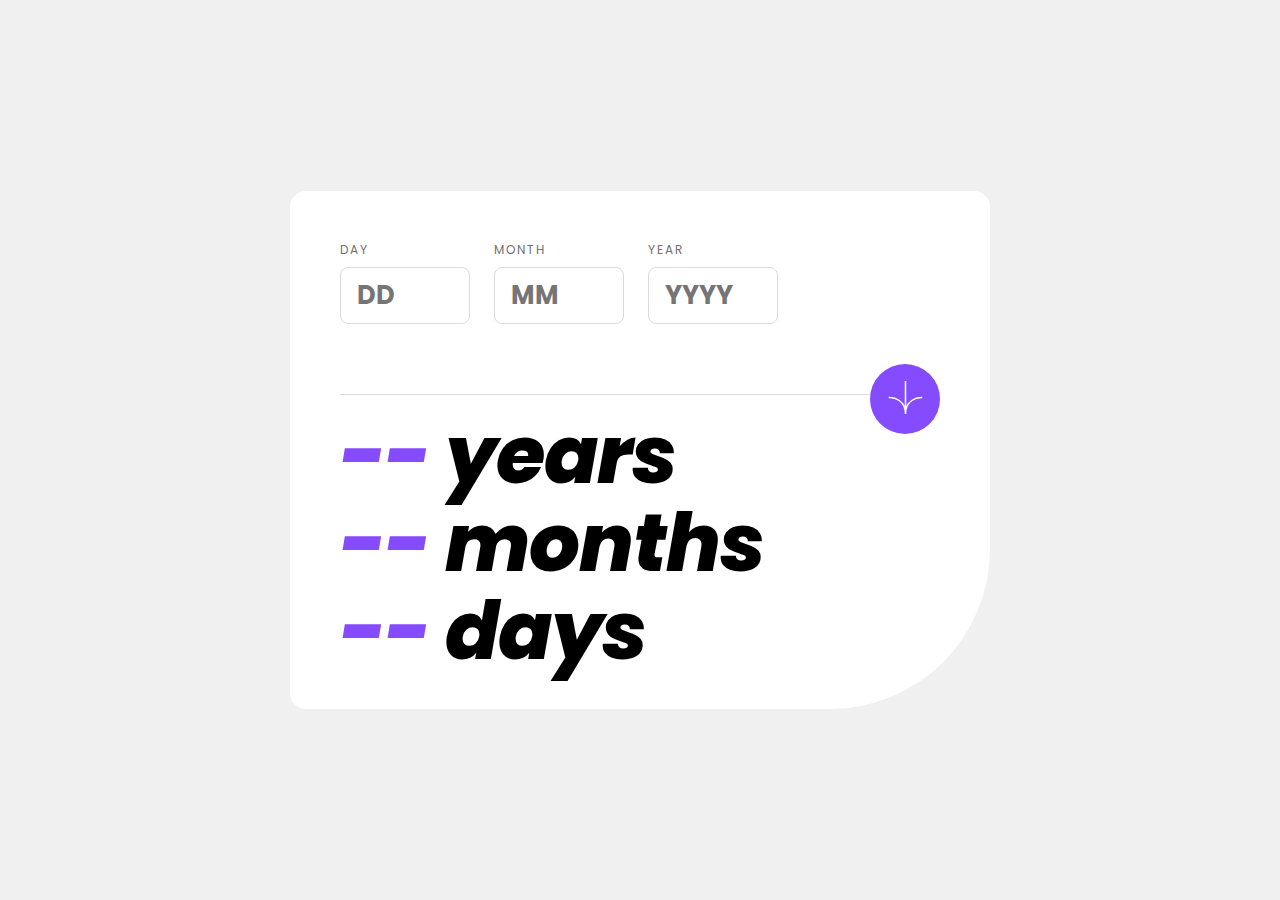
==== age-calculator-app/index.html @ d9d338d6 "Adding project: age calculator app_not finished" ====
<!DOCTYPE html>
<html lang="en">

  <head>
    <meta charset="UTF-8">
    <meta name="viewport" content="width=device-width, initial-scale=1.0">
    <link rel="icon" type="image/png" sizes="32x32" href="./assets/images/favicon-32x32.png">
    <link rel="stylesheet" href="style.css">
    <title>Frontend Mentor | Age calculator app</title>
  </head>

  <body>
    <div class="calculator-container">

      <form>

        <div class="form-control">
          <div class="input-field">
            <label for="day">Day</label>
            <input type="number" id="day" min="1" max="31" placeholder="DD" required>
          </div>
          <div class="input-field">
            <label for="month">month</label>
            <input type="number" id="month" min="1" max="12" placeholder="MM" required>
          </div>
          <div class="input-field">
            <label for="year">year</label>
            <input type="number" id="year" min="1970" max="2023" placeholder="YYYY" required>
          </div>
        </div>

        <button type="submit"><img src="./assets/images/icon-arrow.svg" alt=""></button>

      </form>

      <div id="age-result">
        <p><span id="year" class="result">--</span> years</p>
        <p><span id="month" class="result">--</span> months</p>
        <p><span id="date" class="result">--</span> days</p>
      </div>

    </div>




    <!-- <div class="attribution">
      Challenge by <a href="https://www.frontendmentor.io?ref=challenge" target="_blank">Frontend Mentor</a>.
      Coded by <a href="#">Your Name Here</a>.
    </div> -->

    <script src="main.js"></script>
  </body>

</html>
---- age-calculator-app/style.css ----
@import url('https://fonts.googleapis.com/css2?family=Poppins:ital,wght@0,700;1,400;1,800&display=swap');

*::before, *::after, * {
    box-sizing: border-box;
    margin: 0;
    padding: 0;
}

:root {
    --primary-purple: hsl(259, 100%, 65%);
    --primary-light-red: hsl(0, 100%, 67%);
    --neutral-white: hsl(0, 0%, 100%);
    --netural-off-white: hsl(0, 0%, 94%);
    --neutral-light-grey: hsl(0, 0%, 86%);
    --neutral-smokey-grey: hsl(0, 1%, 44%);
    --neutral-off-black: hsl(0, 0%, 8%);
    font-size: 32px;
    font-family: "Poppins", sans-serif;
}

body {
    background-color: var(--netural-off-white);
    display: grid;
    place-items: center;
    min-height: 100vh;
}

.calculator-container {
    background-color: var(--neutral-white);
    padding: 50px;
    width: 700px;
    border-radius: 16px 16px 5rem 16px;
}

form {
    border-bottom: 1px solid var(--neutral-light-grey);
    width: 100%;
}

.form-control {
    display: flex;
    gap: 24px;
}

.input-field {
    display: flex;
    flex-direction: column;
    gap: 8px;
}

label {
    display: block;
    text-transform: uppercase;
    font-size: 12px;
    font-weight: 400;
    letter-spacing: 2px;
    color: var(--neutral-smokey-grey);
}

div.input-field.err {
    color: var(--primary-light-red);
}

.warn {
    font-size: 12px;
    color: var(--primary-light-red);
}

input {
    font-size: .8rem;
    font-family: inherit;
    padding: .25rem .5rem;
    width: 130px;
    font-weight: bold;
    border-radius: 8px;
    border: 1px solid var(--neutral-light-grey);
    outline: none;
}

input:focus {
    border-color: var(--primary-purple);
}

button {
    background-color: var(--primary-purple);
    border: none;
    outline: none;
    width: 70px;
    height: 70px;
    border-radius: 50%;
    margin-left: auto;
    display: block;
    position: relative;
    top: 40px;
    cursor: pointer;
}

button:hover {
    background-color: var(--neutral-off-black);
}

button img {
    display: inline-block;
    width: 35px;
}

.result {
    color: var(--primary-purple);
}

div#age-result {
    font-size: 2.5rem;
    letter-spacing: -1px;
    font-weight: 800;
    font-style: italic;
}

div#age-result > p {
    margin-bottom: -1rem;
}












.attribution {
    font-size: 11px;
    text-align: center;
}

  .attribution a {
    color: hsl(228, 45%, 44%);
}
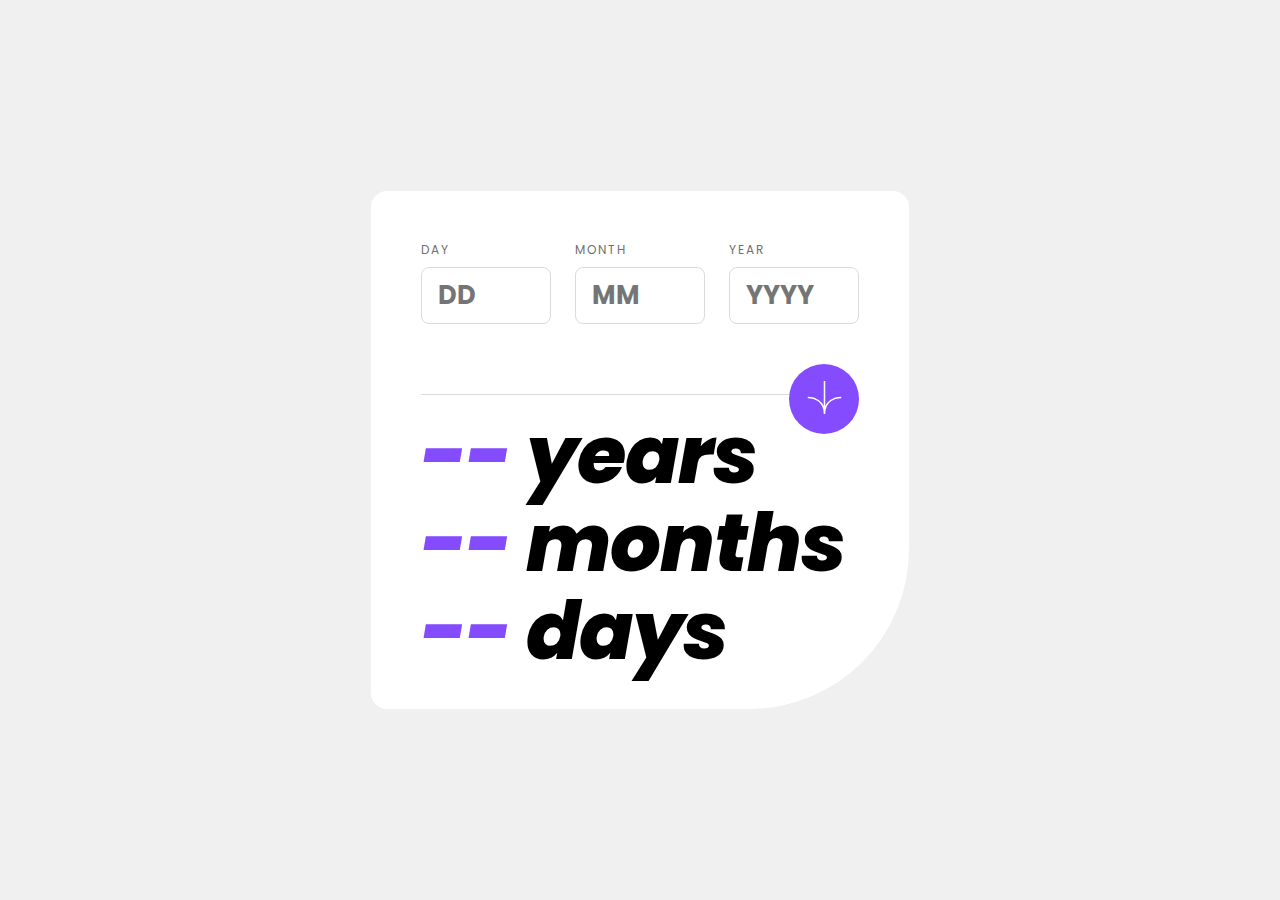
==== commit 5532e1e4: "Fixing: age calculator app" ====
--- a/age-calculator-app/index.html
+++ b/age-calculator-app/index.html
@@ -38,6 +38,7 @@
         <p><span id="month" class="result">--</span> months</p>
         <p><span id="date" class="result">--</span> days</p>
       </div>
+      <p id="warning" class="hidden"></p>
 
     </div>
 
--- a/age-calculator-app/style.css
+++ b/age-calculator-app/style.css
@@ -28,7 +28,7 @@
 .calculator-container {
     background-color: var(--neutral-white);
     padding: 50px;
-    width: 700px;
+    max-width: 700px;
     border-radius: 16px 16px 5rem 16px;
 }
 
@@ -57,10 +57,6 @@
     color: var(--neutral-smokey-grey);
 }
 
-div.input-field.err {
-    color: var(--primary-light-red);
-}
-
 .warn {
     font-size: 12px;
     color: var(--primary-light-red);
@@ -75,6 +71,15 @@
     border-radius: 8px;
     border: 1px solid var(--neutral-light-grey);
     outline: none;
+    cursor: pointer;
+}
+
+.input-field:hover label {
+    color: var(--primary-purple);
+}
+
+input:hover{
+    border-color: var(--primary-purple);
 }
 
 input:focus {
@@ -93,6 +98,7 @@
     position: relative;
     top: 40px;
     cursor: pointer;
+    transition: background-color .15s ease-in-out;
 }
 
 button:hover {
@@ -108,7 +114,7 @@
     color: var(--primary-purple);
 }
 
-div#age-result {
+div#age-result, #warning {
     font-size: 2.5rem;
     letter-spacing: -1px;
     font-weight: 800;
@@ -119,16 +125,18 @@
     margin-bottom: -1rem;
 }
 
+.hidden {
+    display: none;
+}
 
 
+.err-text {
+    color: var(--primary-light-red);
+}
 
-
-
-
-
-
-
-
+.err-border {
+    border-color: var(--primary-light-red);
+}
 
 .attribution {
     font-size: 11px;
@@ -137,4 +145,40 @@
 
   .attribution a {
     color: hsl(228, 45%, 44%);
+}
+
+@media screen and (max-width: 376px) {
+    :root {
+        font-size: 16px;
+    }
+    .calculator-container {
+        background-color: var(--neutral-white);
+        padding: 2rem;
+        width: 90%;
+        border-radius: 16px 16px 5rem 16px;
+    }
+    input {
+        width: min-content;
+        font-size: 1rem;
+    }
+    .form-control {
+        gap: .5rem;
+    }
+
+    .form-control > * {
+        flex: 1;
+    }
+    button {
+        width: 40px;
+        height: 40px;
+        margin-inline: auto;
+        top: 20px
+    }
+    button img {
+        width: 25px;
+    }
+
+    form {
+        margin-bottom: 2.5rem;
+    }
 }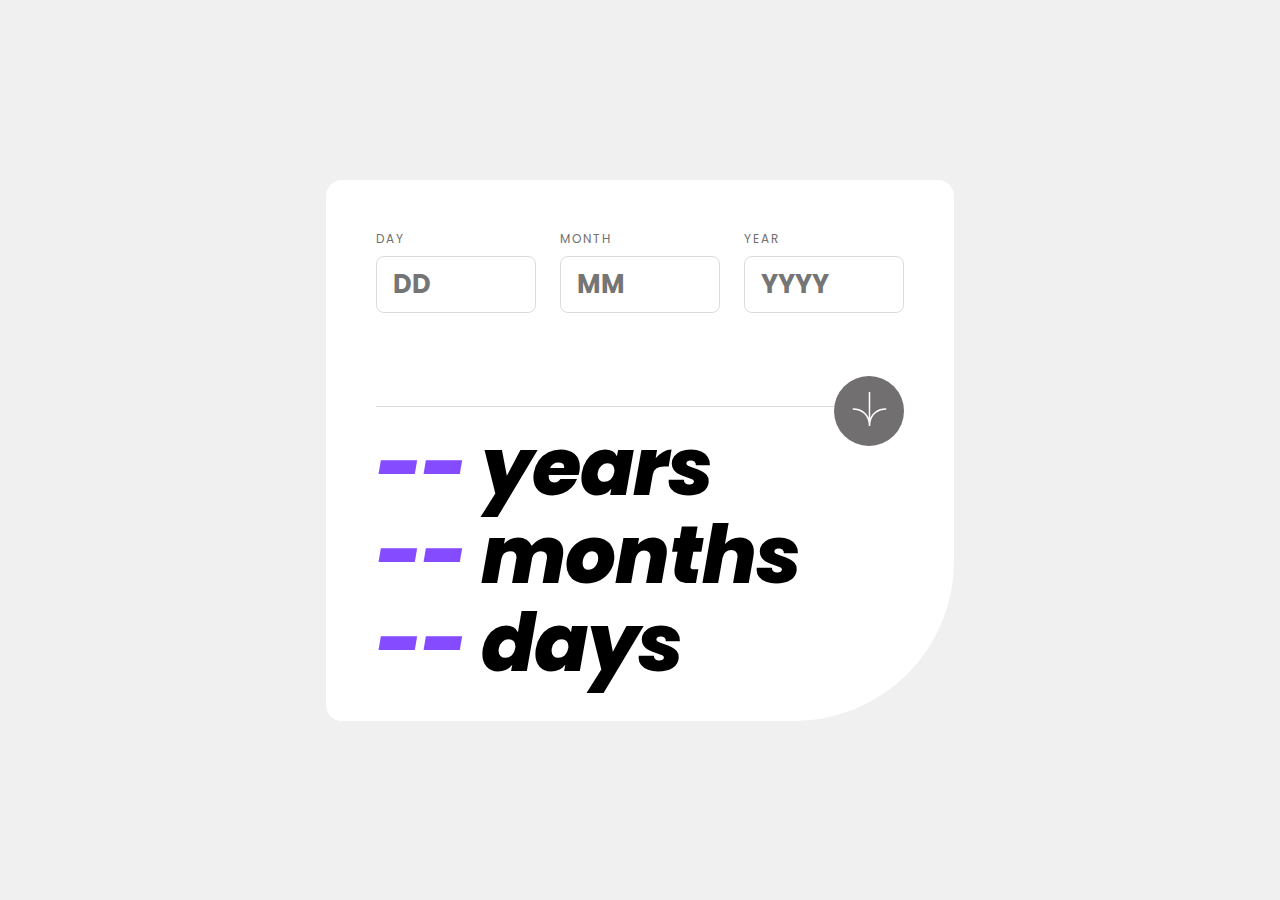
==== commit e08173e4: "Refactor: fixing form validation" ====
--- a/age-calculator-app/index.html
+++ b/age-calculator-app/index.html
@@ -16,20 +16,23 @@
 
         <div class="form-control">
           <div class="input-field">
-            <label for="day">Day</label>
+            <label for="day" class="title">Day</label>
             <input type="number" id="day" min="1" max="31" placeholder="DD" required>
+            <span></span>
           </div>
           <div class="input-field">
             <label for="month">month</label>
             <input type="number" id="month" min="1" max="12" placeholder="MM" required>
+            <span></span>
           </div>
           <div class="input-field">
             <label for="year">year</label>
             <input type="number" id="year" min="1970" max="2023" placeholder="YYYY" required>
+            <span></span>
           </div>
         </div>
 
-        <button type="submit"><img src="./assets/images/icon-arrow.svg" alt=""></button>
+        <button type="submit" disabled><img src="./assets/images/icon-arrow.svg" alt=""></button>
 
       </form>
 
--- a/age-calculator-app/style.css
+++ b/age-calculator-app/style.css
@@ -46,9 +46,11 @@
     display: flex;
     flex-direction: column;
     gap: 8px;
+    width: 160px;
 }
 
 label {
+    width: 100%;
     display: block;
     text-transform: uppercase;
     font-size: 12px;
@@ -66,7 +68,7 @@
     font-size: .8rem;
     font-family: inherit;
     padding: .25rem .5rem;
-    width: 130px;
+    width: 100%;
     font-weight: bold;
     border-radius: 8px;
     border: 1px solid var(--neutral-light-grey);
@@ -87,7 +89,7 @@
 }
 
 button {
-    background-color: var(--primary-purple);
+    
     border: none;
     outline: none;
     width: 70px;
@@ -97,12 +99,27 @@
     display: block;
     position: relative;
     top: 40px;
+    transition: background-color .15s ease-in-out;
+    cursor: not-allowed;
+}
+
+button:disabled {
+    background-color: var(--neutral-smokey-grey);
+}
+
+button:not(:disabled) {
+    background-color: var(--primary-purple);
+}
+
+button:not(:disabled):hover {
     cursor: pointer;
-    transition: background-color .15s ease-in-out;
-}
-
-button:hover {
-    background-color: var(--neutral-off-black);
+    background-color: var(--primary-purple);
+}
+
+button:not(:disabled):active {
+    transform: scale(.97);
+    background-color:hsl(259, 88%, 59%);
+    box-shadow: 0 0 10px hsla(259, 88%, 59%, .5);
 }
 
 button img {
@@ -147,6 +164,20 @@
     color: hsl(228, 45%, 44%);
 }
 
+.input-field span {
+    display: inline-block;
+    color: red;
+    opacity: 0;
+    height: 15px;
+    font-size: 12px;
+    font-style: italic;
+    max-width: 100%;
+}
+
+input:invalid+span.open {
+    opacity: 1;
+}
+
 @media screen and (max-width: 376px) {
     :root {
         font-size: 16px;
